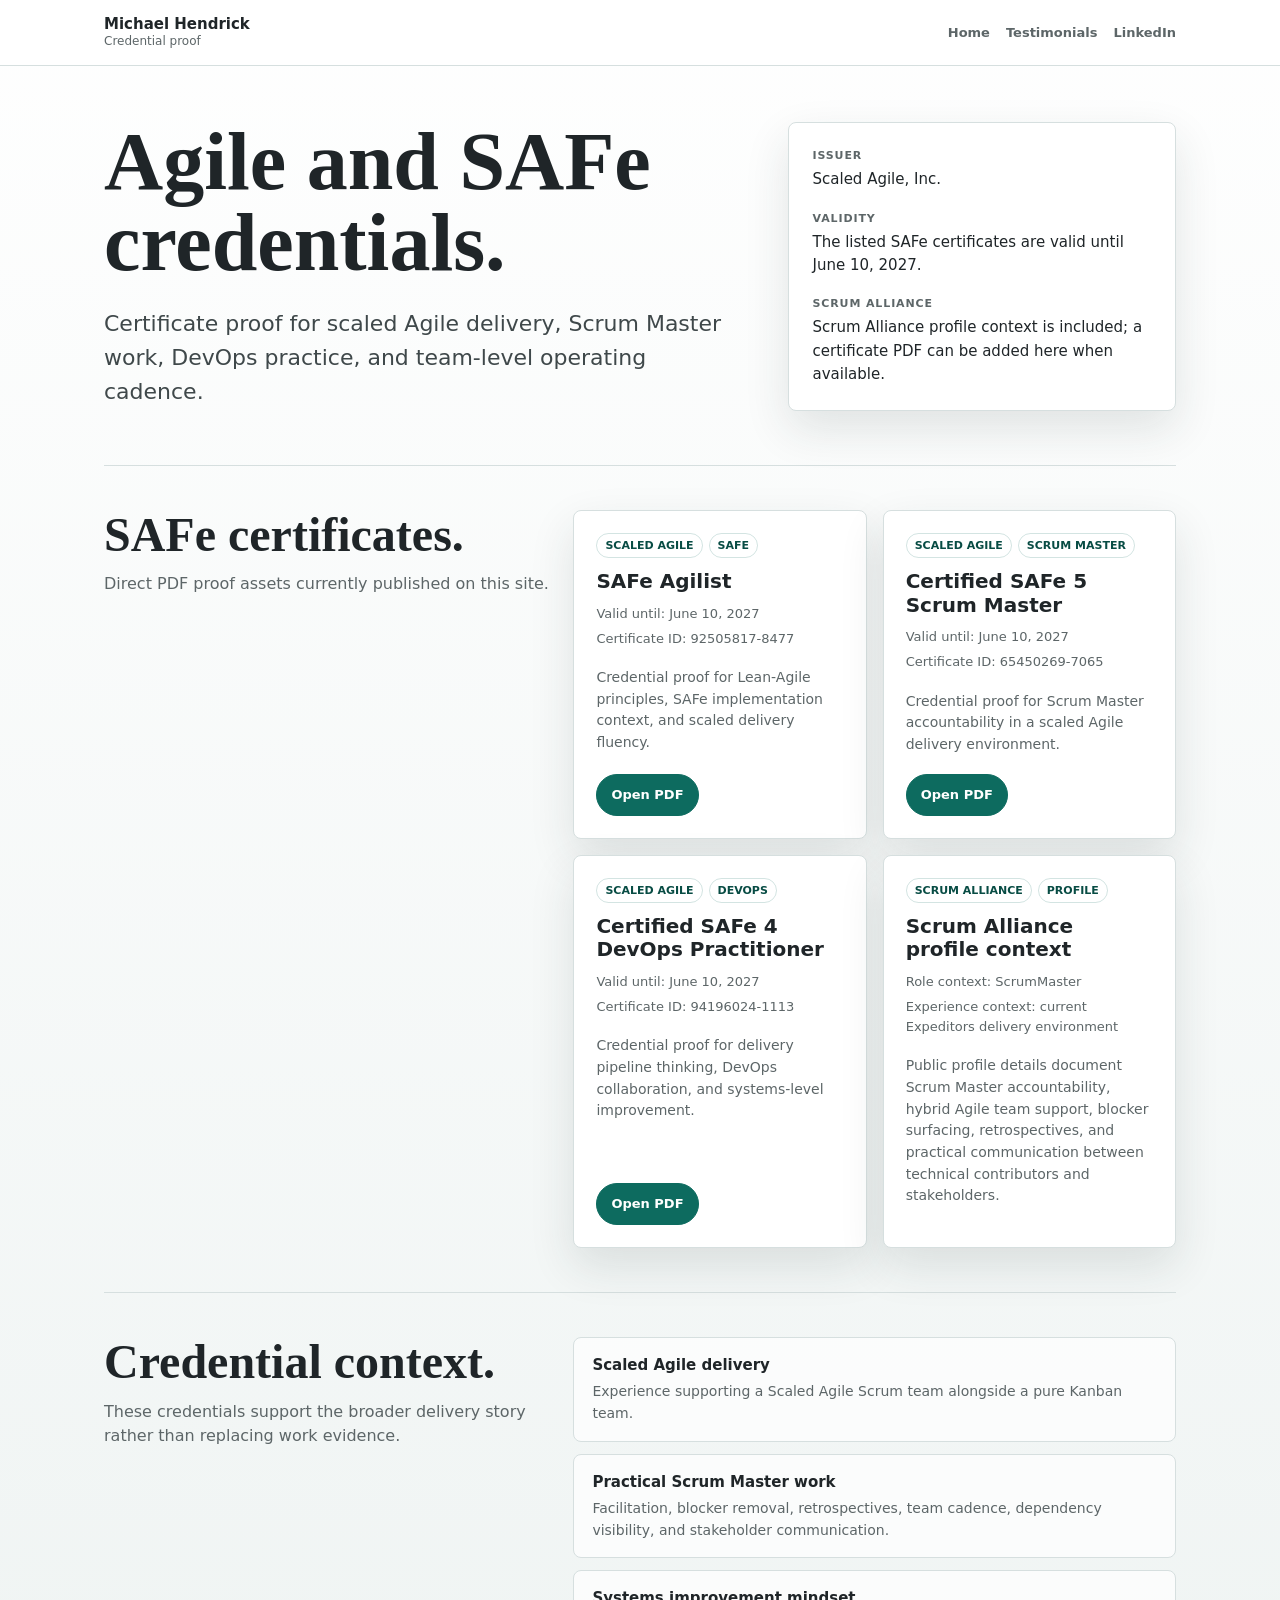
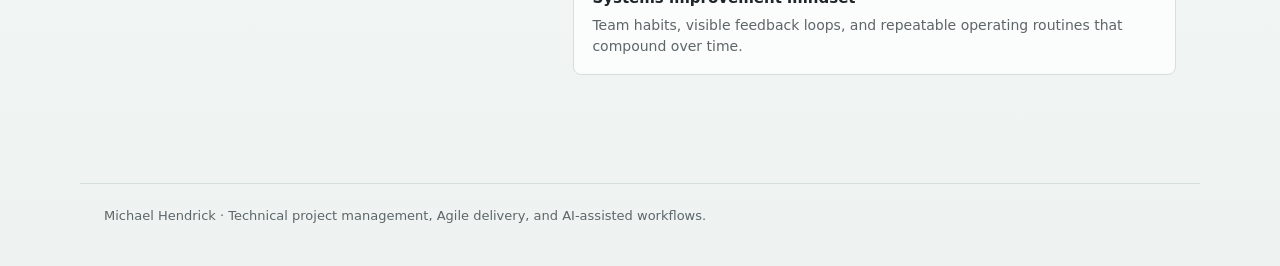
==== certificates/index.html @ f29e8d6c "Expand proof site with landing and certificates" ====
<!doctype html>
<html lang="en">
  <head>
    <meta charset="utf-8" />
    <meta name="viewport" content="width=device-width, initial-scale=1" />
    <title>Certificates | Michael Hendrick</title>
    <meta
      name="description"
      content="Credential proof for Michael Hendrick, including SAFe Agilist, Certified SAFe 5 Scrum Master, and Certified SAFe 4 DevOps Practitioner certificates."
    />
    <meta property="og:title" content="Certificates | Michael Hendrick" />
    <meta
      property="og:description"
      content="SAFe and Agile credential proof for Michael Hendrick's Scrum Master and delivery work."
    />
    <meta property="og:type" content="website" />
    <meta property="og:url" content="https://proof.hendrick.net/certificates/" />
    <link rel="canonical" href="https://proof.hendrick.net/certificates/" />
    <link rel="stylesheet" href="/assets/site.css" />
  </head>
  <body>
    <header class="site-header">
      <nav class="nav" aria-label="Primary">
        <a class="brand" href="/" aria-label="Michael Hendrick proof home">
          <strong>Michael Hendrick</strong>
          <span>Credential proof</span>
        </a>
        <div class="nav-links" aria-label="Proof links">
          <a href="/">Home</a>
          <a href="/testimonials/">Testimonials</a>
          <a href="https://www.linkedin.com/in/michaelhendrick/">LinkedIn</a>
        </div>
      </nav>
    </header>

    <main>
      <section class="hero" aria-labelledby="page-title">
        <div>
          <h1 id="page-title">Agile and SAFe credentials.</h1>
          <p>
            Certificate proof for scaled Agile delivery, Scrum Master work,
            DevOps practice, and team-level operating cadence.
          </p>
        </div>

        <aside class="hero-card" aria-label="Credential snapshot">
          <dl>
            <div>
              <dt>Issuer</dt>
              <dd>Scaled Agile, Inc.</dd>
            </div>
            <div>
              <dt>Validity</dt>
              <dd>The listed SAFe certificates are valid until June 10, 2027.</dd>
            </div>
            <div>
              <dt>Scrum Alliance</dt>
              <dd>Scrum Alliance profile context is included; a certificate PDF can be added here when available.</dd>
            </div>
          </dl>
        </aside>
      </section>

      <section class="section" aria-labelledby="safe-title">
        <div>
          <h2 id="safe-title">SAFe certificates.</h2>
          <p class="section-copy">
            Direct PDF proof assets currently published on this site.
          </p>
        </div>

        <div class="card-grid">
          <article class="content-card">
            <div class="tag-row"><span class="tag">Scaled Agile</span><span class="tag">SAFe</span></div>
            <h3>SAFe Agilist</h3>
            <div class="meta">
              <span>Valid until: June 10, 2027</span>
              <span>Certificate ID: 92505817-8477</span>
            </div>
            <p>Credential proof for Lean-Agile principles, SAFe implementation context, and scaled delivery fluency.</p>
            <div class="button-row">
              <a class="button primary" href="/certificates/assets/safe-agilist.pdf">Open PDF</a>
            </div>
          </article>

          <article class="content-card">
            <div class="tag-row"><span class="tag">Scaled Agile</span><span class="tag">Scrum Master</span></div>
            <h3>Certified SAFe 5 Scrum Master</h3>
            <div class="meta">
              <span>Valid until: June 10, 2027</span>
              <span>Certificate ID: 65450269-7065</span>
            </div>
            <p>Credential proof for Scrum Master accountability in a scaled Agile delivery environment.</p>
            <div class="button-row">
              <a class="button primary" href="/certificates/assets/certified-safe-5-scrum-master.pdf">Open PDF</a>
            </div>
          </article>

          <article class="content-card">
            <div class="tag-row"><span class="tag">Scaled Agile</span><span class="tag">DevOps</span></div>
            <h3>Certified SAFe 4 DevOps Practitioner</h3>
            <div class="meta">
              <span>Valid until: June 10, 2027</span>
              <span>Certificate ID: 94196024-1113</span>
            </div>
            <p>Credential proof for delivery pipeline thinking, DevOps collaboration, and systems-level improvement.</p>
            <div class="button-row">
              <a class="button primary" href="/certificates/assets/certified-safe-4-devops-practitioner.pdf">Open PDF</a>
            </div>
          </article>

          <article class="content-card">
            <div class="tag-row"><span class="tag">Scrum Alliance</span><span class="tag">Profile</span></div>
            <h3>Scrum Alliance profile context</h3>
            <div class="meta">
              <span>Role context: ScrumMaster</span>
              <span>Experience context: current Expeditors delivery environment</span>
            </div>
            <p>
              Public profile details document Scrum Master accountability,
              hybrid Agile team support, blocker surfacing, retrospectives, and
              practical communication between technical contributors and stakeholders.
            </p>
          </article>
        </div>
      </section>

      <section class="section" aria-labelledby="context-title">
        <div>
          <h2 id="context-title">Credential context.</h2>
          <p class="section-copy">
            These credentials support the broader delivery story rather than
            replacing work evidence.
          </p>
        </div>

        <ul class="proof-list">
          <li>
            <strong>Scaled Agile delivery</strong>
            <span>Experience supporting a Scaled Agile Scrum team alongside a pure Kanban team.</span>
          </li>
          <li>
            <strong>Practical Scrum Master work</strong>
            <span>Facilitation, blocker removal, retrospectives, team cadence, dependency visibility, and stakeholder communication.</span>
          </li>
          <li>
            <strong>Systems improvement mindset</strong>
            <span>Team habits, visible feedback loops, and repeatable operating routines that compound over time.</span>
          </li>
        </ul>
      </section>
    </main>

    <footer class="page-footer">
      <span>Michael Hendrick · Technical project management, Agile delivery, and AI-assisted workflows.</span>
    </footer>
  </body>
</html>
---- assets/site.css ----
:root {
  color-scheme: light;
  --bg: #eef3f2;
  --paper: #ffffff;
  --ink: #1f2528;
  --muted: #5d6668;
  --line: #d6dfdf;
  --accent: #0d6b5f;
  --accent-dark: #084c44;
  --gold: #b48234;
  --rust: #a84f35;
  --blue: #345e87;
  --shadow: 0 18px 45px rgba(31, 46, 50, 0.12);
  --radius: 8px;
  --max: 1120px;
}

* {
  box-sizing: border-box;
}

html {
  scroll-behavior: smooth;
}

body {
  margin: 0;
  font-family:
    Inter, ui-sans-serif, system-ui, -apple-system, BlinkMacSystemFont,
    "Segoe UI", sans-serif;
  background:
    linear-gradient(180deg, rgba(255, 255, 255, 0.96), rgba(238, 243, 242, 0.98)),
    var(--bg);
  color: var(--ink);
  line-height: 1.55;
}

a {
  color: inherit;
  text-decoration-color: rgba(13, 107, 95, 0.36);
  text-underline-offset: 0.18em;
}

a:hover {
  color: var(--accent-dark);
  text-decoration-color: var(--accent-dark);
}

.site-header {
  border-bottom: 1px solid var(--line);
  background: rgba(255, 255, 255, 0.9);
  backdrop-filter: blur(12px);
  position: sticky;
  top: 0;
  z-index: 20;
}

.nav {
  align-items: center;
  display: flex;
  gap: 24px;
  justify-content: space-between;
  margin: 0 auto;
  max-width: var(--max);
  padding: 16px 24px;
}

.brand {
  display: grid;
  gap: 0;
  text-decoration: none;
}

.brand strong {
  font-size: 15px;
  letter-spacing: 0;
  line-height: 1.15;
}

.brand span {
  color: var(--muted);
  font-size: 12px;
  line-height: 1.35;
}

.nav-links {
  align-items: center;
  display: flex;
  flex-wrap: wrap;
  gap: 16px;
  justify-content: flex-end;
}

.nav-links a {
  color: var(--muted);
  font-size: 13px;
  font-weight: 650;
  text-decoration: none;
}

.nav-links a:hover {
  color: var(--accent-dark);
}

main {
  margin: 0 auto;
  max-width: var(--max);
  padding: 56px 24px 64px;
}

.hero {
  display: grid;
  gap: 36px;
  grid-template-columns: minmax(0, 1.25fr) minmax(280px, 0.75fr);
  margin-bottom: 54px;
}

.hero h1 {
  font-family: Georgia, "Times New Roman", ui-serif, serif;
  font-size: clamp(42px, 7vw, 82px);
  font-weight: 600;
  letter-spacing: 0;
  line-height: 0.98;
  margin: 0 0 24px;
  max-width: 900px;
}

.hero p {
  color: #3f484a;
  font-size: clamp(18px, 2vw, 22px);
  margin: 0;
  max-width: 760px;
}

.hero-card,
.content-card {
  background: var(--paper);
  border: 1px solid var(--line);
  border-radius: var(--radius);
  box-shadow: var(--shadow);
}

.hero-card {
  align-self: end;
  padding: 24px;
}

.hero-card dl {
  display: grid;
  gap: 18px;
  margin: 0;
}

.hero-card dt,
.eyebrow {
  color: var(--muted);
  font-size: 11px;
  font-weight: 800;
  letter-spacing: 0.08em;
  text-transform: uppercase;
}

.hero-card dd {
  font-size: 15px;
  margin: 4px 0 0;
}

.section {
  border-top: 1px solid var(--line);
  display: grid;
  gap: 24px;
  grid-template-columns: minmax(0, 0.85fr) minmax(0, 1.15fr);
  padding: 44px 0;
}

.section h2 {
  font-family: Georgia, "Times New Roman", ui-serif, serif;
  font-size: clamp(30px, 4vw, 48px);
  font-weight: 600;
  letter-spacing: 0;
  line-height: 1.05;
  margin: 0;
}

.section-copy {
  color: var(--muted);
  font-size: 16px;
  margin: 12px 0 0;
  max-width: 460px;
}

.card-grid {
  display: grid;
  gap: 16px;
  grid-template-columns: repeat(2, minmax(0, 1fr));
}

.content-card {
  display: flex;
  flex-direction: column;
  min-height: 220px;
  padding: 22px;
}

.content-card h3 {
  font-size: 20px;
  letter-spacing: 0;
  line-height: 1.18;
  margin: 12px 0 10px;
}

.content-card p {
  color: var(--muted);
  font-size: 14px;
  margin: 0 0 18px;
}

.content-card .meta {
  color: var(--muted);
  display: grid;
  font-size: 13px;
  gap: 5px;
  margin: 0 0 18px;
}

.tag-row {
  display: flex;
  flex-wrap: wrap;
  gap: 6px;
}

.tag {
  border: 1px solid rgba(13, 107, 95, 0.18);
  border-radius: 999px;
  color: var(--accent-dark);
  font-size: 11px;
  font-weight: 800;
  line-height: 1;
  padding: 6px 8px;
  text-transform: uppercase;
}

.button-row {
  display: flex;
  flex-wrap: wrap;
  gap: 10px;
  margin-top: auto;
}

.button {
  align-items: center;
  border: 1px solid var(--accent);
  border-radius: 999px;
  display: inline-flex;
  font-size: 13px;
  font-weight: 800;
  justify-content: center;
  min-height: 38px;
  padding: 10px 14px;
  text-decoration: none;
}

.button.primary {
  background: var(--accent);
  color: white;
}

.button.secondary {
  color: var(--accent-dark);
}

.proof-list {
  display: grid;
  gap: 12px;
  margin: 0;
  padding: 0;
}

.proof-list li {
  background: rgba(255, 255, 255, 0.72);
  border: 1px solid var(--line);
  border-radius: var(--radius);
  list-style: none;
  padding: 16px 18px;
}

.proof-list strong {
  color: var(--ink);
  display: block;
  font-size: 15px;
  margin-bottom: 4px;
}

.proof-list span {
  color: var(--muted);
  display: block;
  font-size: 14px;
}

.page-footer {
  border-top: 1px solid var(--line);
  color: var(--muted);
  font-size: 13px;
  margin: 0 auto;
  max-width: var(--max);
  padding: 22px 24px 40px;
}

@media (max-width: 900px) {
  main {
    padding-top: 38px;
  }

  .hero,
  .section {
    grid-template-columns: 1fr;
  }

  .hero-card {
    align-self: auto;
  }
}

@media (max-width: 620px) {
  .nav {
    align-items: flex-start;
    flex-direction: column;
    gap: 12px;
  }

  .nav-links {
    justify-content: flex-start;
  }

  .card-grid {
    grid-template-columns: 1fr;
  }

  .content-card {
    min-height: 0;
  }
}
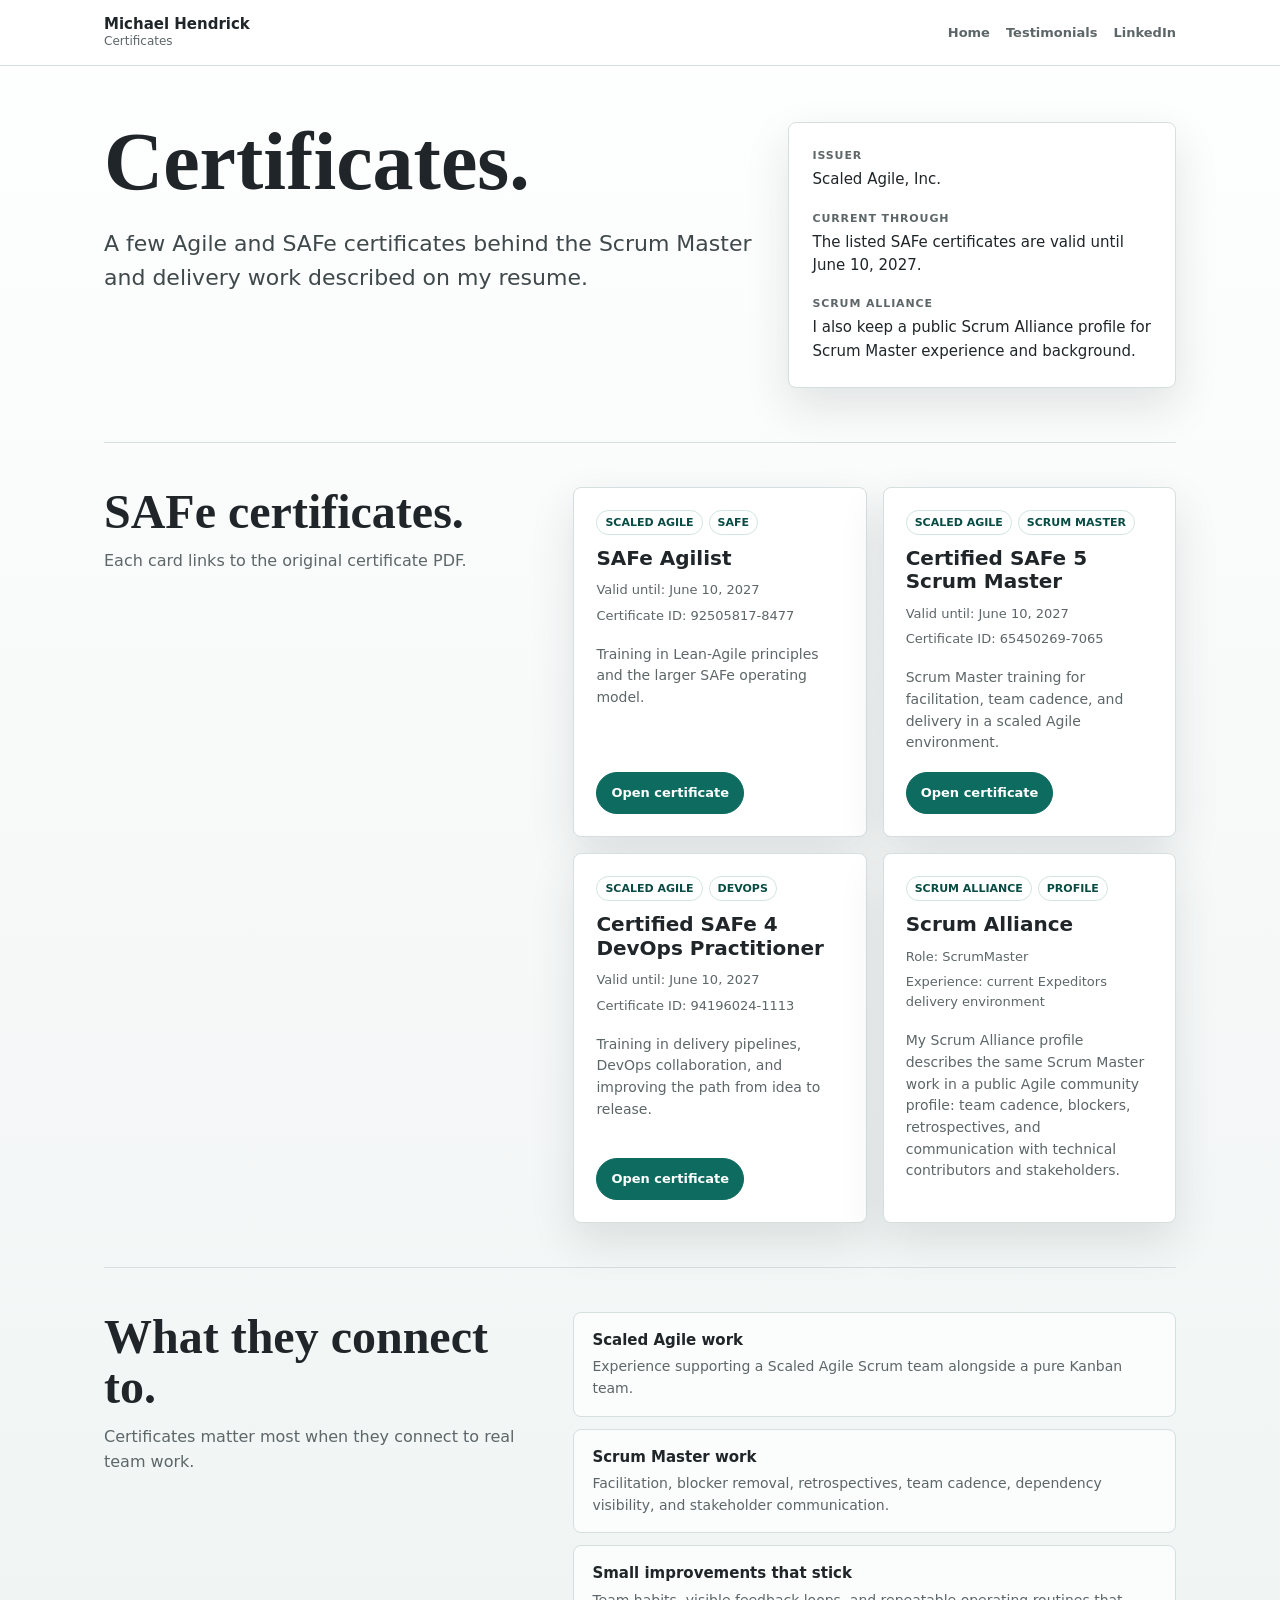
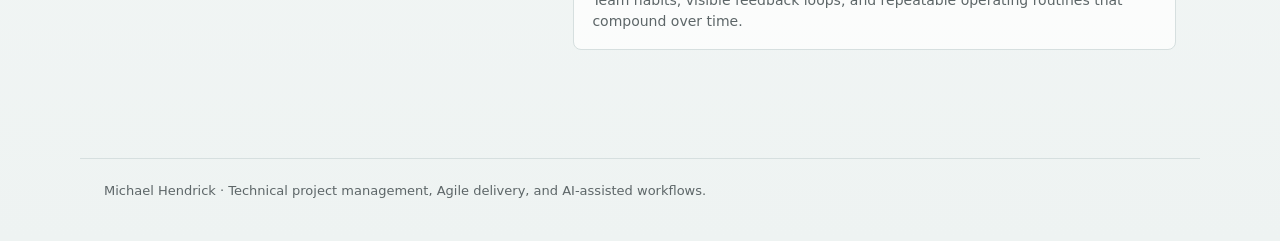
==== commit 3d65ea42: "Reduce spec-like site copy" ====
--- a/certificates/index.html
+++ b/certificates/index.html
@@ -6,12 +6,12 @@
     <title>Certificates | Michael Hendrick</title>
     <meta
       name="description"
-      content="Credential proof for Michael Hendrick, including SAFe Agilist, Certified SAFe 5 Scrum Master, and Certified SAFe 4 DevOps Practitioner certificates."
+      content="Agile and SAFe certificates for Michael Hendrick, including SAFe Agilist, Certified SAFe 5 Scrum Master, and Certified SAFe 4 DevOps Practitioner."
     />
     <meta property="og:title" content="Certificates | Michael Hendrick" />
     <meta
       property="og:description"
-      content="SAFe and Agile credential proof for Michael Hendrick's Scrum Master and delivery work."
+      content="SAFe and Agile certificates connected to Michael Hendrick's Scrum Master and delivery work."
     />
     <meta property="og:type" content="website" />
     <meta property="og:url" content="https://proof.hendrick.net/certificates/" />
@@ -21,9 +21,9 @@
   <body>
     <header class="site-header">
       <nav class="nav" aria-label="Primary">
-        <a class="brand" href="/" aria-label="Michael Hendrick proof home">
+        <a class="brand" href="/" aria-label="Michael Hendrick home">
           <strong>Michael Hendrick</strong>
-          <span>Credential proof</span>
+          <span>Certificates</span>
         </a>
         <div class="nav-links" aria-label="Proof links">
           <a href="/">Home</a>
@@ -36,10 +36,10 @@
     <main>
       <section class="hero" aria-labelledby="page-title">
         <div>
-          <h1 id="page-title">Agile and SAFe credentials.</h1>
+          <h1 id="page-title">Certificates.</h1>
           <p>
-            Certificate proof for scaled Agile delivery, Scrum Master work,
-            DevOps practice, and team-level operating cadence.
+            A few Agile and SAFe certificates behind the Scrum Master and
+            delivery work described on my resume.
           </p>
         </div>
 
@@ -50,12 +50,12 @@
               <dd>Scaled Agile, Inc.</dd>
             </div>
             <div>
-              <dt>Validity</dt>
+              <dt>Current through</dt>
               <dd>The listed SAFe certificates are valid until June 10, 2027.</dd>
             </div>
             <div>
               <dt>Scrum Alliance</dt>
-              <dd>Scrum Alliance profile context is included; a certificate PDF can be added here when available.</dd>
+              <dd>I also keep a public Scrum Alliance profile for Scrum Master experience and background.</dd>
             </div>
           </dl>
         </aside>
@@ -65,7 +65,7 @@
         <div>
           <h2 id="safe-title">SAFe certificates.</h2>
           <p class="section-copy">
-            Direct PDF proof assets currently published on this site.
+            Each card links to the original certificate PDF.
           </p>
         </div>
 
@@ -77,9 +77,9 @@
               <span>Valid until: June 10, 2027</span>
               <span>Certificate ID: 92505817-8477</span>
             </div>
-            <p>Credential proof for Lean-Agile principles, SAFe implementation context, and scaled delivery fluency.</p>
+            <p>Training in Lean-Agile principles and the larger SAFe operating model.</p>
             <div class="button-row">
-              <a class="button primary" href="/certificates/assets/safe-agilist.pdf">Open PDF</a>
+              <a class="button primary" href="/certificates/assets/safe-agilist.pdf">Open certificate</a>
             </div>
           </article>
 
@@ -90,9 +90,9 @@
               <span>Valid until: June 10, 2027</span>
               <span>Certificate ID: 65450269-7065</span>
             </div>
-            <p>Credential proof for Scrum Master accountability in a scaled Agile delivery environment.</p>
+            <p>Scrum Master training for facilitation, team cadence, and delivery in a scaled Agile environment.</p>
             <div class="button-row">
-              <a class="button primary" href="/certificates/assets/certified-safe-5-scrum-master.pdf">Open PDF</a>
+              <a class="button primary" href="/certificates/assets/certified-safe-5-scrum-master.pdf">Open certificate</a>
             </div>
           </article>
 
@@ -103,23 +103,23 @@
               <span>Valid until: June 10, 2027</span>
               <span>Certificate ID: 94196024-1113</span>
             </div>
-            <p>Credential proof for delivery pipeline thinking, DevOps collaboration, and systems-level improvement.</p>
+            <p>Training in delivery pipelines, DevOps collaboration, and improving the path from idea to release.</p>
             <div class="button-row">
-              <a class="button primary" href="/certificates/assets/certified-safe-4-devops-practitioner.pdf">Open PDF</a>
+              <a class="button primary" href="/certificates/assets/certified-safe-4-devops-practitioner.pdf">Open certificate</a>
             </div>
           </article>
 
           <article class="content-card">
             <div class="tag-row"><span class="tag">Scrum Alliance</span><span class="tag">Profile</span></div>
-            <h3>Scrum Alliance profile context</h3>
+            <h3>Scrum Alliance</h3>
             <div class="meta">
-              <span>Role context: ScrumMaster</span>
-              <span>Experience context: current Expeditors delivery environment</span>
+              <span>Role: ScrumMaster</span>
+              <span>Experience: current Expeditors delivery environment</span>
             </div>
             <p>
-              Public profile details document Scrum Master accountability,
-              hybrid Agile team support, blocker surfacing, retrospectives, and
-              practical communication between technical contributors and stakeholders.
+              My Scrum Alliance profile describes the same Scrum Master work in
+              a public Agile community profile: team cadence, blockers,
+              retrospectives, and communication with technical contributors and stakeholders.
             </p>
           </article>
         </div>
@@ -127,24 +127,23 @@
 
       <section class="section" aria-labelledby="context-title">
         <div>
-          <h2 id="context-title">Credential context.</h2>
+          <h2 id="context-title">What they connect to.</h2>
           <p class="section-copy">
-            These credentials support the broader delivery story rather than
-            replacing work evidence.
+            Certificates matter most when they connect to real team work.
           </p>
         </div>
 
         <ul class="proof-list">
           <li>
-            <strong>Scaled Agile delivery</strong>
+            <strong>Scaled Agile work</strong>
             <span>Experience supporting a Scaled Agile Scrum team alongside a pure Kanban team.</span>
           </li>
           <li>
-            <strong>Practical Scrum Master work</strong>
+            <strong>Scrum Master work</strong>
             <span>Facilitation, blocker removal, retrospectives, team cadence, dependency visibility, and stakeholder communication.</span>
           </li>
           <li>
-            <strong>Systems improvement mindset</strong>
+            <strong>Small improvements that stick</strong>
             <span>Team habits, visible feedback loops, and repeatable operating routines that compound over time.</span>
           </li>
         </ul>
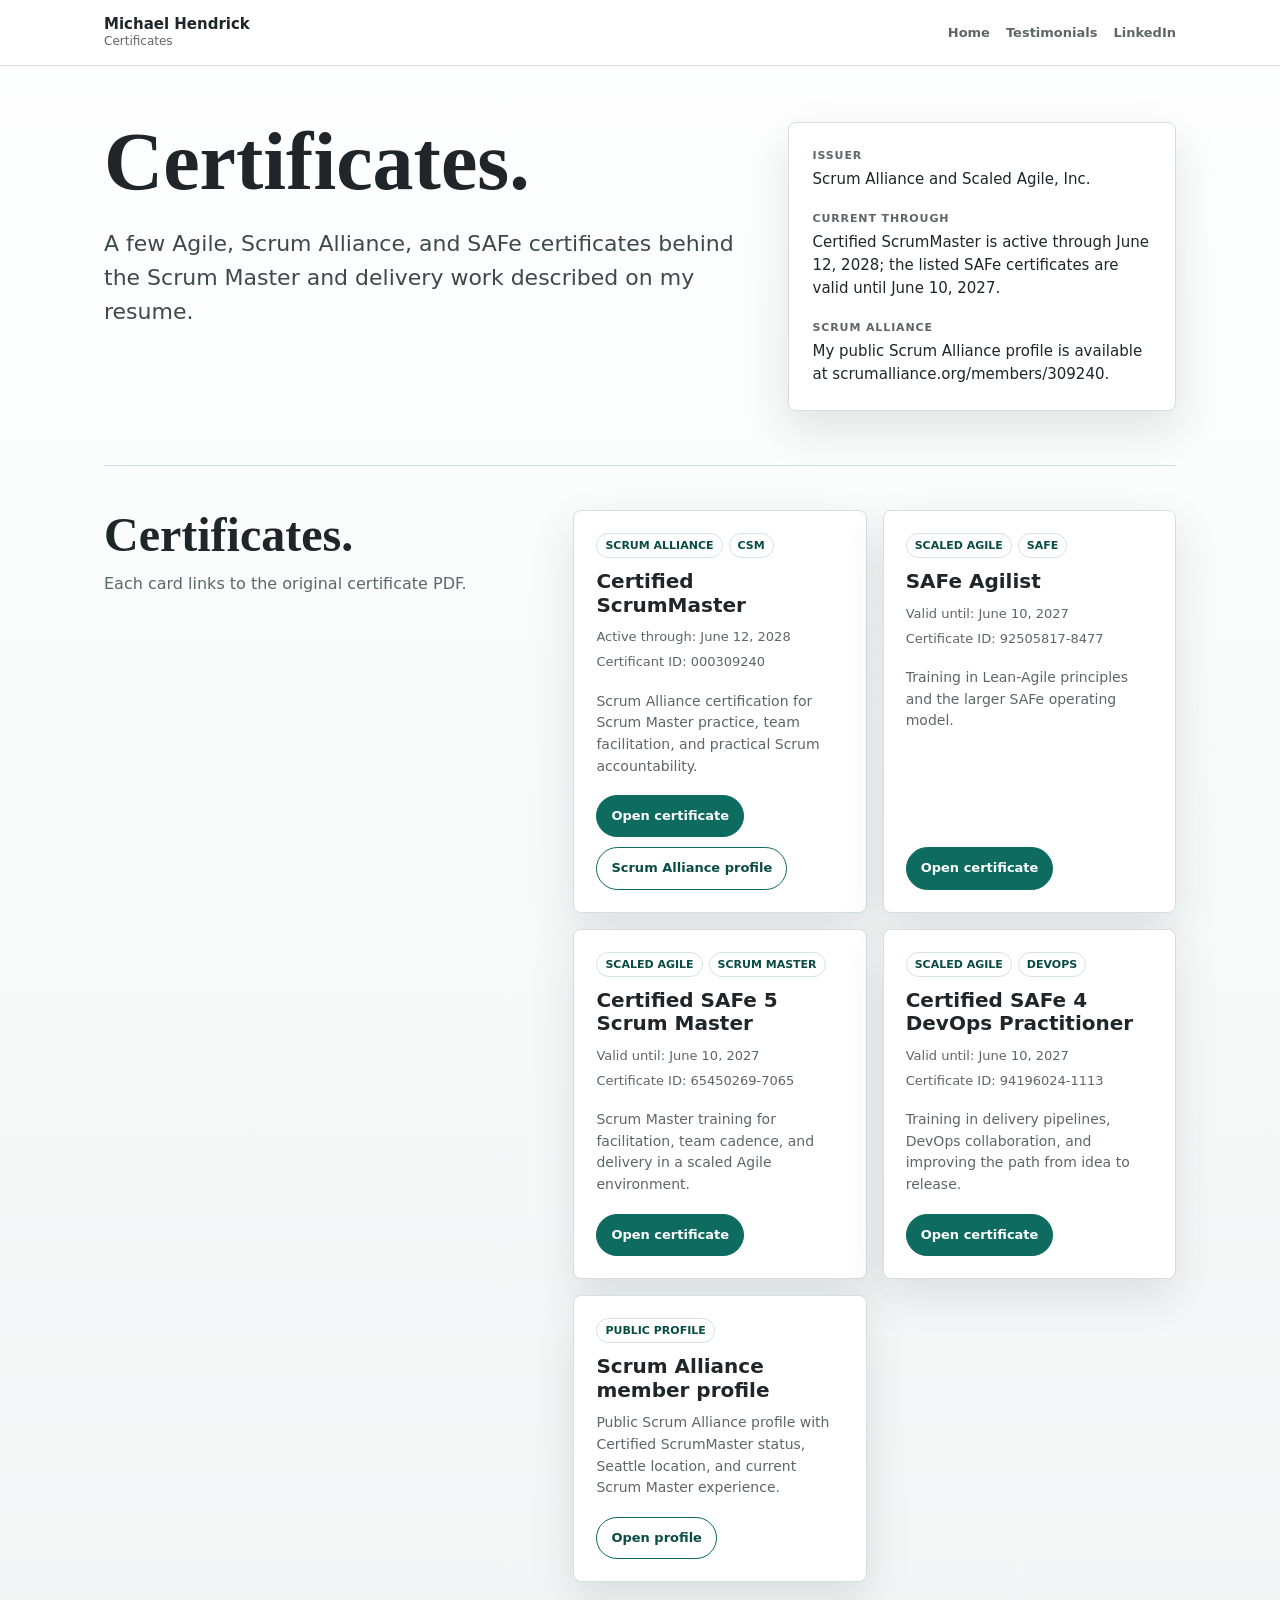
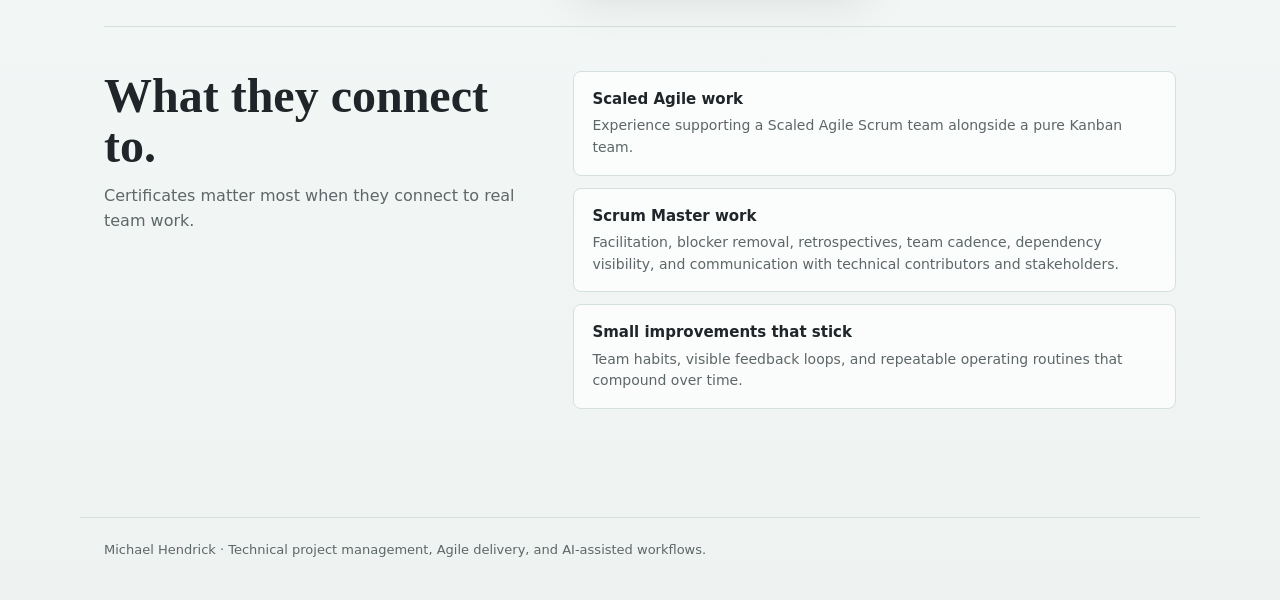
==== commit 6d00568e: "Add Scrum Alliance certificate" ====
--- a/certificates/index.html
+++ b/certificates/index.html
@@ -6,12 +6,12 @@
     <title>Certificates | Michael Hendrick</title>
     <meta
       name="description"
-      content="Agile and SAFe certificates for Michael Hendrick, including SAFe Agilist, Certified SAFe 5 Scrum Master, and Certified SAFe 4 DevOps Practitioner."
+      content="Agile, SAFe, and Scrum Alliance certificates for Michael Hendrick, including Certified ScrumMaster, SAFe Agilist, Certified SAFe 5 Scrum Master, and Certified SAFe 4 DevOps Practitioner."
     />
     <meta property="og:title" content="Certificates | Michael Hendrick" />
     <meta
       property="og:description"
-      content="SAFe and Agile certificates connected to Michael Hendrick's Scrum Master and delivery work."
+      content="Scrum Alliance and SAFe certificates connected to Michael Hendrick's Scrum Master and delivery work."
     />
     <meta property="og:type" content="website" />
     <meta property="og:url" content="https://proof.hendrick.net/certificates/" />
@@ -38,7 +38,7 @@
         <div>
           <h1 id="page-title">Certificates.</h1>
           <p>
-            A few Agile and SAFe certificates behind the Scrum Master and
+            A few Agile, Scrum Alliance, and SAFe certificates behind the Scrum Master and
             delivery work described on my resume.
           </p>
         </div>
@@ -47,15 +47,15 @@
           <dl>
             <div>
               <dt>Issuer</dt>
-              <dd>Scaled Agile, Inc.</dd>
+              <dd>Scrum Alliance and Scaled Agile, Inc.</dd>
             </div>
             <div>
               <dt>Current through</dt>
-              <dd>The listed SAFe certificates are valid until June 10, 2027.</dd>
+              <dd>Certified ScrumMaster is active through June 12, 2028; the listed SAFe certificates are valid until June 10, 2027.</dd>
             </div>
             <div>
               <dt>Scrum Alliance</dt>
-              <dd>I also keep a public Scrum Alliance profile for Scrum Master experience and background.</dd>
+              <dd>My public Scrum Alliance profile is available at scrumalliance.org/members/309240.</dd>
             </div>
           </dl>
         </aside>
@@ -63,13 +63,27 @@
 
       <section class="section" aria-labelledby="safe-title">
         <div>
-          <h2 id="safe-title">SAFe certificates.</h2>
+          <h2 id="safe-title">Certificates.</h2>
           <p class="section-copy">
             Each card links to the original certificate PDF.
           </p>
         </div>
 
         <div class="card-grid">
+          <article class="content-card">
+            <div class="tag-row"><span class="tag">Scrum Alliance</span><span class="tag">CSM</span></div>
+            <h3>Certified ScrumMaster</h3>
+            <div class="meta">
+              <span>Active through: June 12, 2028</span>
+              <span>Certificant ID: 000309240</span>
+            </div>
+            <p>Scrum Alliance certification for Scrum Master practice, team facilitation, and practical Scrum accountability.</p>
+            <div class="button-row">
+              <a class="button primary" href="/certificates/assets/certified-scrummaster-scrum-alliance.pdf">Open certificate</a>
+              <a class="button secondary" href="https://www.scrumalliance.org/members/309240">Scrum Alliance profile</a>
+            </div>
+          </article>
+
           <article class="content-card">
             <div class="tag-row"><span class="tag">Scaled Agile</span><span class="tag">SAFe</span></div>
             <h3>SAFe Agilist</h3>
@@ -110,17 +124,15 @@
           </article>
 
           <article class="content-card">
-            <div class="tag-row"><span class="tag">Scrum Alliance</span><span class="tag">Profile</span></div>
-            <h3>Scrum Alliance</h3>
-            <div class="meta">
-              <span>Role: ScrumMaster</span>
-              <span>Experience: current Expeditors delivery environment</span>
+            <div class="tag-row"><span class="tag">Public profile</span></div>
+            <h3>Scrum Alliance member profile</h3>
+            <p>
+              Public Scrum Alliance profile with Certified ScrumMaster status,
+              Seattle location, and current Scrum Master experience.
+            </p>
+            <div class="button-row">
+              <a class="button secondary" href="https://www.scrumalliance.org/members/309240">Open profile</a>
             </div>
-            <p>
-              My Scrum Alliance profile describes the same Scrum Master work in
-              a public Agile community profile: team cadence, blockers,
-              retrospectives, and communication with technical contributors and stakeholders.
-            </p>
           </article>
         </div>
       </section>
@@ -140,7 +152,7 @@
           </li>
           <li>
             <strong>Scrum Master work</strong>
-            <span>Facilitation, blocker removal, retrospectives, team cadence, dependency visibility, and stakeholder communication.</span>
+            <span>Facilitation, blocker removal, retrospectives, team cadence, dependency visibility, and communication with technical contributors and stakeholders.</span>
           </li>
           <li>
             <strong>Small improvements that stick</strong>
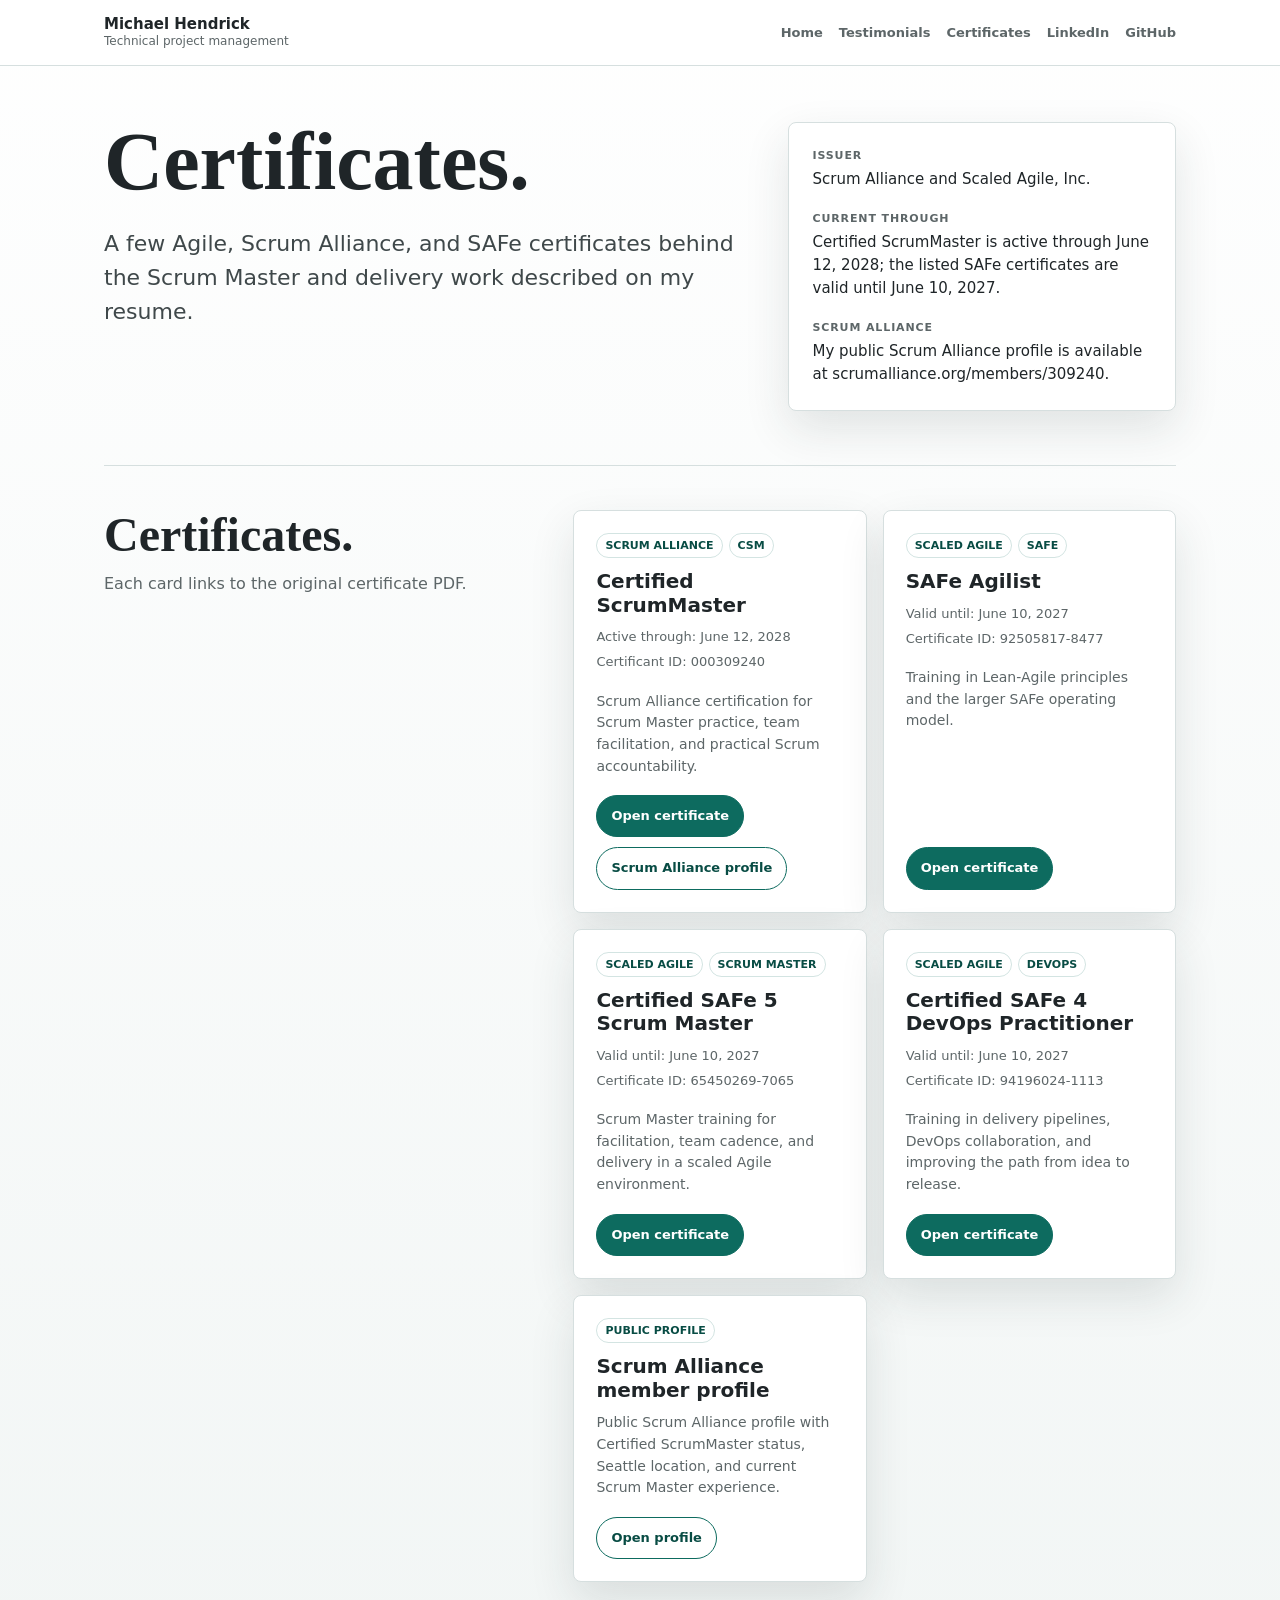
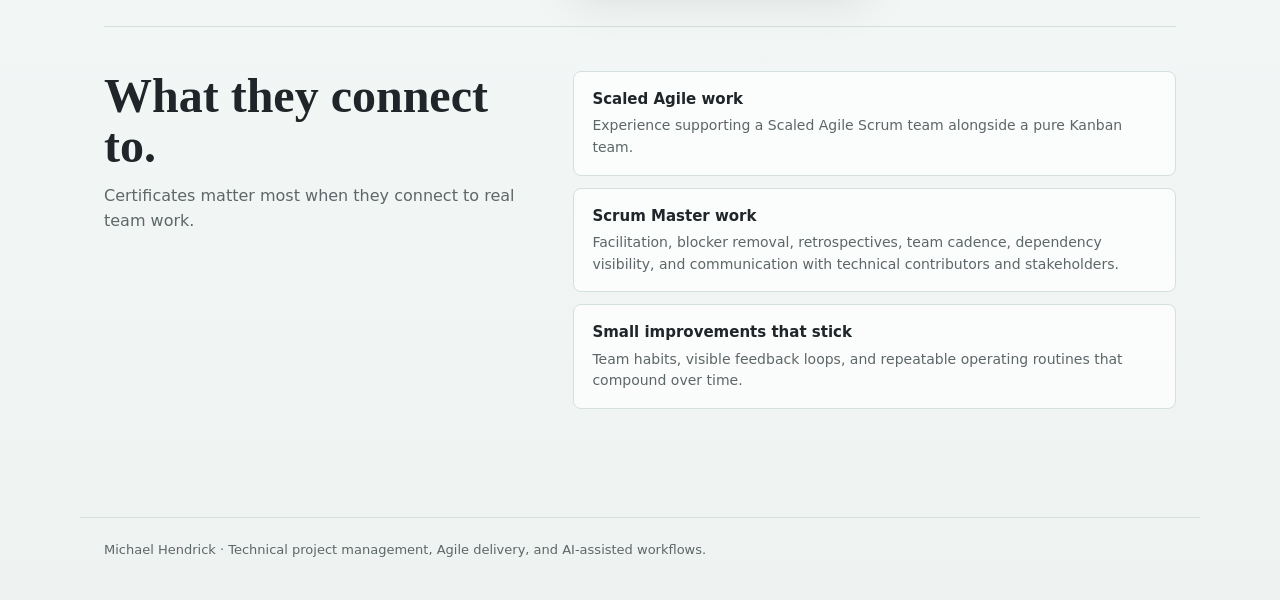
==== commit 47260007: "Keep site navigation consistent" ====
--- a/certificates/index.html
+++ b/certificates/index.html
@@ -23,12 +23,14 @@
       <nav class="nav" aria-label="Primary">
         <a class="brand" href="/" aria-label="Michael Hendrick home">
           <strong>Michael Hendrick</strong>
-          <span>Certificates</span>
+          <span>Technical project management</span>
         </a>
-        <div class="nav-links" aria-label="Proof links">
+        <div class="nav-links" aria-label="Primary links">
           <a href="/">Home</a>
           <a href="/testimonials/">Testimonials</a>
+          <a href="/certificates/">Certificates</a>
           <a href="https://www.linkedin.com/in/michaelhendrick/">LinkedIn</a>
+          <a href="https://github.com/CtrlAltMike">GitHub</a>
         </div>
       </nav>
     </header>
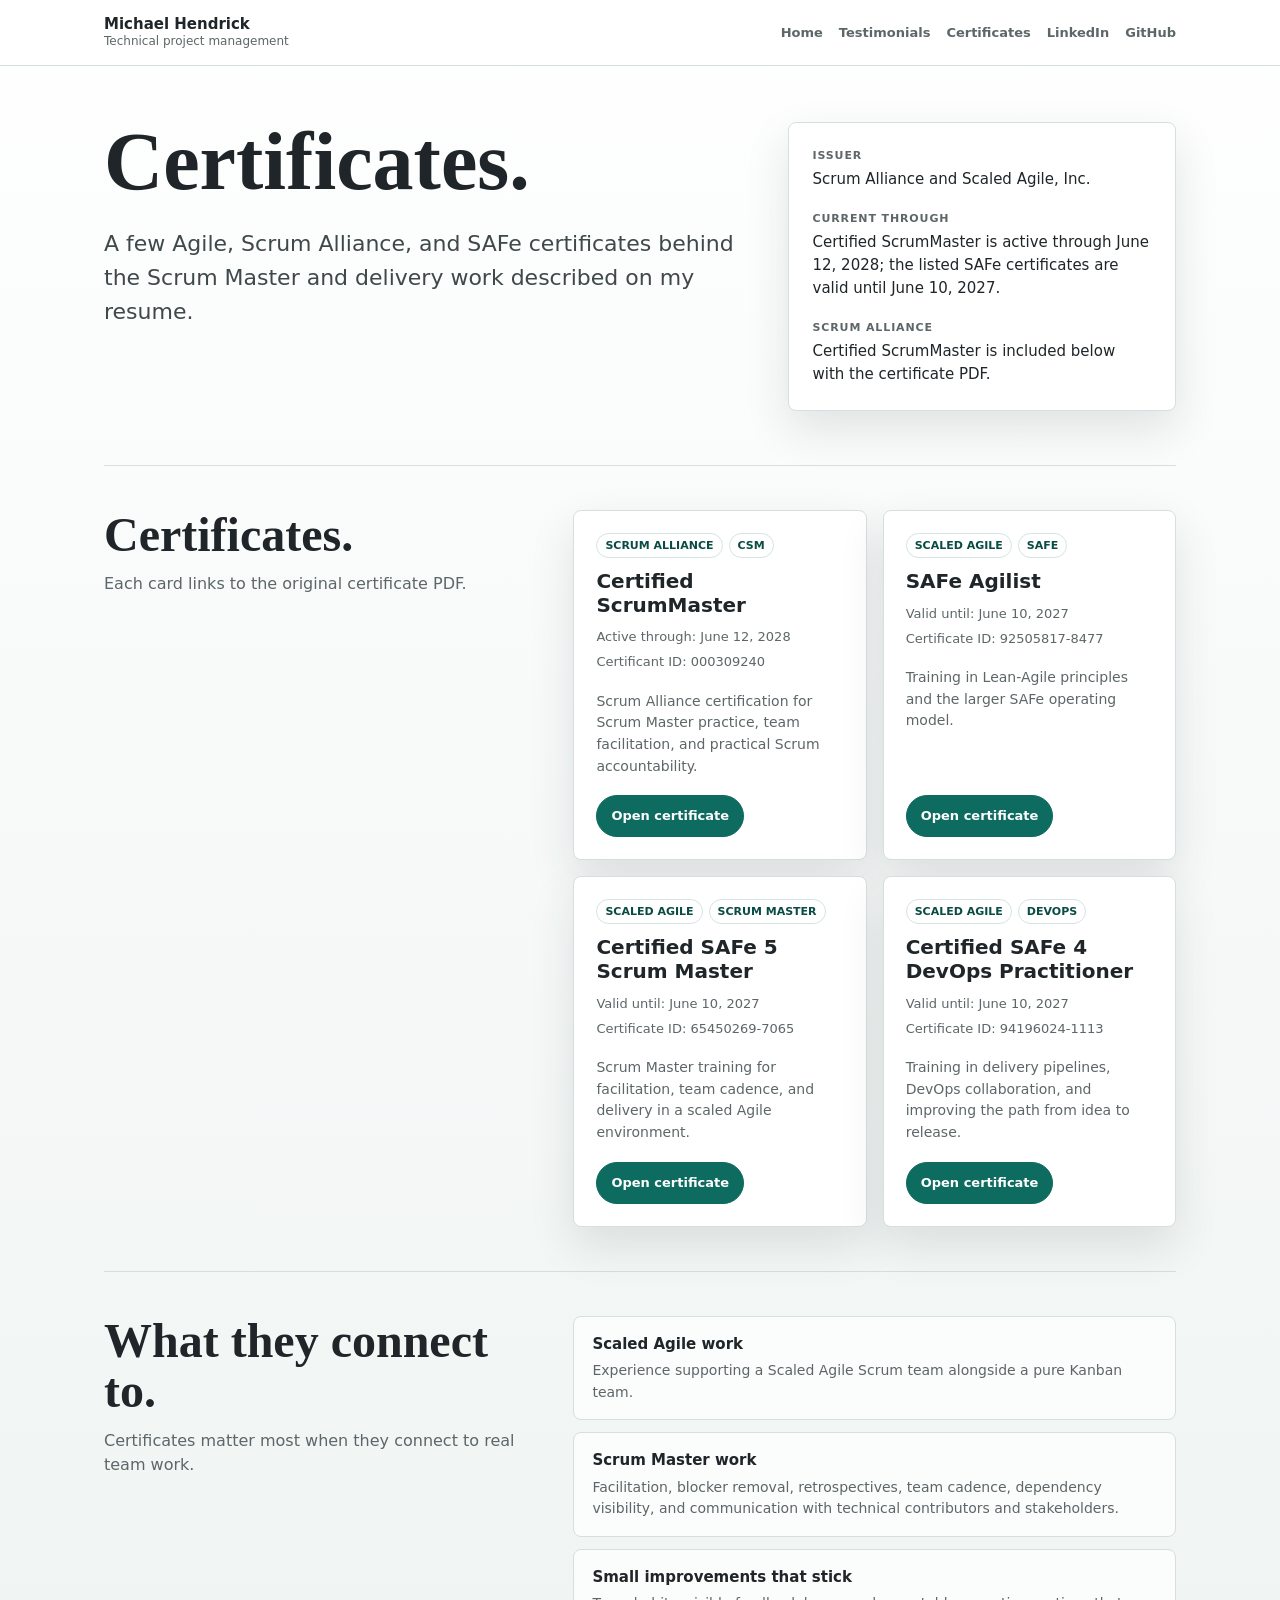
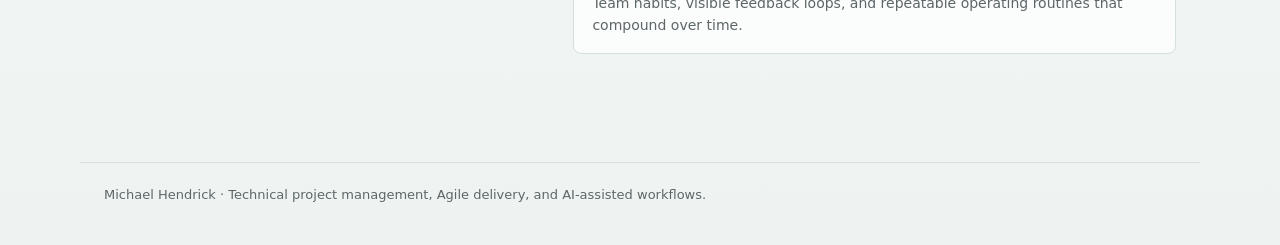
==== commit f1bb88e2: "Remove duplicate Scrum Alliance card" ====
--- a/certificates/index.html
+++ b/certificates/index.html
@@ -29,8 +29,8 @@
           <a href="/">Home</a>
           <a href="/testimonials/">Testimonials</a>
           <a href="/certificates/">Certificates</a>
-          <a href="https://www.linkedin.com/in/michaelhendrick/">LinkedIn</a>
-          <a href="https://github.com/CtrlAltMike">GitHub</a>
+          <a href="https://www.linkedin.com/in/michaelhendrick/" target="_blank" rel="noopener noreferrer">LinkedIn</a>
+          <a href="https://github.com/CtrlAltMike" target="_blank" rel="noopener noreferrer">GitHub</a>
         </div>
       </nav>
     </header>
@@ -57,7 +57,7 @@
             </div>
             <div>
               <dt>Scrum Alliance</dt>
-              <dd>My public Scrum Alliance profile is available at scrumalliance.org/members/309240.</dd>
+              <dd>Certified ScrumMaster is included below with the certificate PDF.</dd>
             </div>
           </dl>
         </aside>
@@ -82,7 +82,6 @@
             <p>Scrum Alliance certification for Scrum Master practice, team facilitation, and practical Scrum accountability.</p>
             <div class="button-row">
               <a class="button primary" href="/certificates/assets/certified-scrummaster-scrum-alliance.pdf">Open certificate</a>
-              <a class="button secondary" href="https://www.scrumalliance.org/members/309240">Scrum Alliance profile</a>
             </div>
           </article>
 
@@ -125,17 +124,6 @@
             </div>
           </article>
 
-          <article class="content-card">
-            <div class="tag-row"><span class="tag">Public profile</span></div>
-            <h3>Scrum Alliance member profile</h3>
-            <p>
-              Public Scrum Alliance profile with Certified ScrumMaster status,
-              Seattle location, and current Scrum Master experience.
-            </p>
-            <div class="button-row">
-              <a class="button secondary" href="https://www.scrumalliance.org/members/309240">Open profile</a>
-            </div>
-          </article>
         </div>
       </section>
 
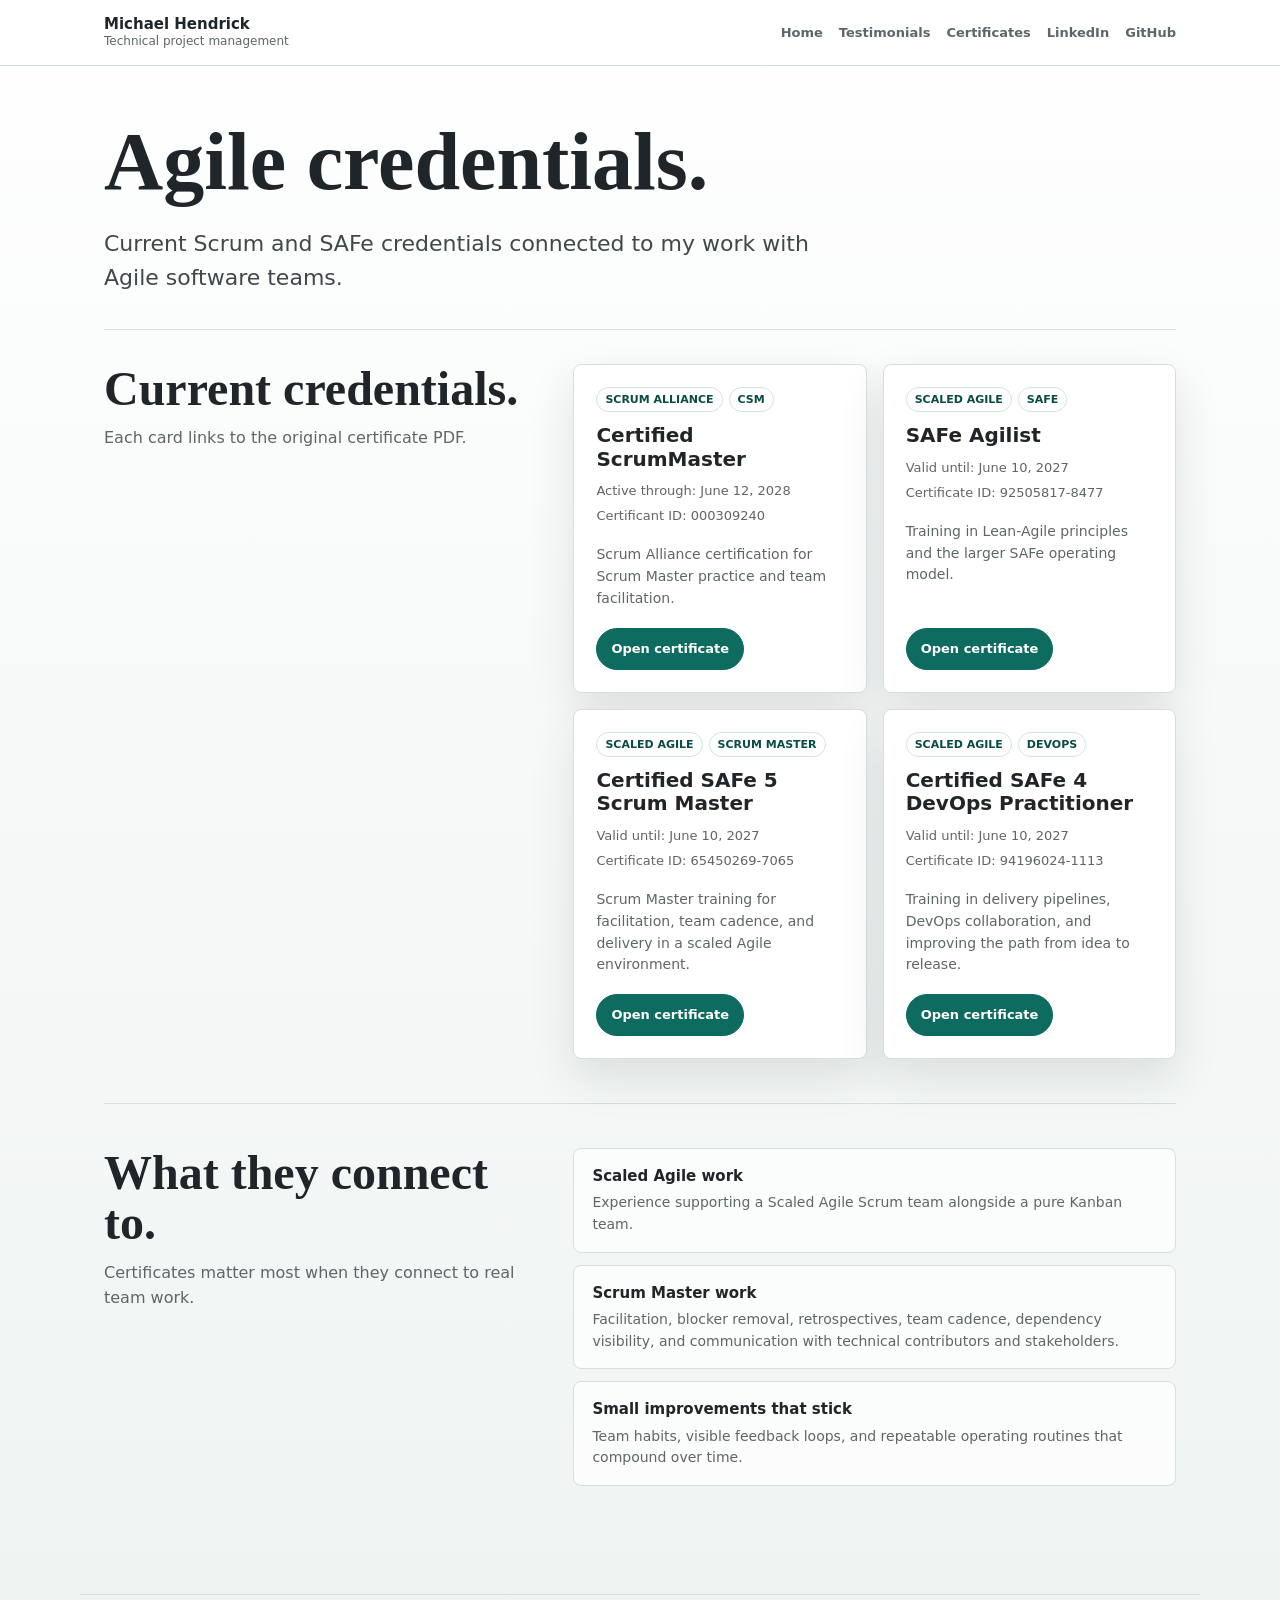
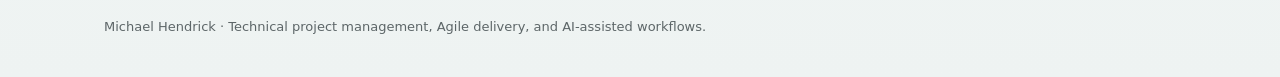
==== commit 98abb848: "Tighten credentials page copy and layout" ====
--- a/certificates/index.html
+++ b/certificates/index.html
@@ -3,12 +3,12 @@
   <head>
     <meta charset="utf-8" />
     <meta name="viewport" content="width=device-width, initial-scale=1" />
-    <title>Certificates | Michael Hendrick</title>
+    <title>Agile Credentials | Michael Hendrick</title>
     <meta
       name="description"
       content="Agile, SAFe, and Scrum Alliance certificates for Michael Hendrick, including Certified ScrumMaster, SAFe Agilist, Certified SAFe 5 Scrum Master, and Certified SAFe 4 DevOps Practitioner."
     />
-    <meta property="og:title" content="Certificates | Michael Hendrick" />
+    <meta property="og:title" content="Agile Credentials | Michael Hendrick" />
     <meta
       property="og:description"
       content="Scrum Alliance and SAFe certificates connected to Michael Hendrick's Scrum Master and delivery work."
@@ -36,36 +36,19 @@
     </header>
 
     <main>
-      <section class="hero" aria-labelledby="page-title">
+      <section class="hero hero--plain" aria-labelledby="page-title">
         <div>
-          <h1 id="page-title">Certificates.</h1>
+          <h1 id="page-title">Agile credentials.</h1>
           <p>
-            A few Agile, Scrum Alliance, and SAFe certificates behind the Scrum Master and
-            delivery work described on my resume.
+            Current Scrum and SAFe credentials connected to my work with Agile
+            software teams.
           </p>
         </div>
-
-        <aside class="hero-card" aria-label="Credential snapshot">
-          <dl>
-            <div>
-              <dt>Issuer</dt>
-              <dd>Scrum Alliance and Scaled Agile, Inc.</dd>
-            </div>
-            <div>
-              <dt>Current through</dt>
-              <dd>Certified ScrumMaster is active through June 12, 2028; the listed SAFe certificates are valid until June 10, 2027.</dd>
-            </div>
-            <div>
-              <dt>Scrum Alliance</dt>
-              <dd>Certified ScrumMaster is included below with the certificate PDF.</dd>
-            </div>
-          </dl>
-        </aside>
       </section>
 
-      <section class="section" aria-labelledby="safe-title">
+      <section class="section section--tight" aria-labelledby="safe-title">
         <div>
-          <h2 id="safe-title">Certificates.</h2>
+          <h2 id="safe-title">Current credentials.</h2>
           <p class="section-copy">
             Each card links to the original certificate PDF.
           </p>
@@ -79,7 +62,7 @@
               <span>Active through: June 12, 2028</span>
               <span>Certificant ID: 000309240</span>
             </div>
-            <p>Scrum Alliance certification for Scrum Master practice, team facilitation, and practical Scrum accountability.</p>
+            <p>Scrum Alliance certification for Scrum Master practice and team facilitation.</p>
             <div class="button-row">
               <a class="button primary" href="/certificates/assets/certified-scrummaster-scrum-alliance.pdf">Open certificate</a>
             </div>
--- a/assets/site.css
+++ b/assets/site.css
@@ -115,6 +115,15 @@
   margin-bottom: 54px;
 }
 
+.hero--plain {
+  display: block;
+  margin-bottom: 34px;
+}
+
+.hero--plain p {
+  max-width: 840px;
+}
+
 .hero h1 {
   font-family: Georgia, "Times New Roman", ui-serif, serif;
   font-size: clamp(42px, 7vw, 82px);
@@ -171,6 +180,10 @@
   gap: 24px;
   grid-template-columns: minmax(0, 0.85fr) minmax(0, 1.15fr);
   padding: 44px 0;
+}
+
+.section--tight {
+  padding-top: 34px;
 }
 
 .section h2 {
